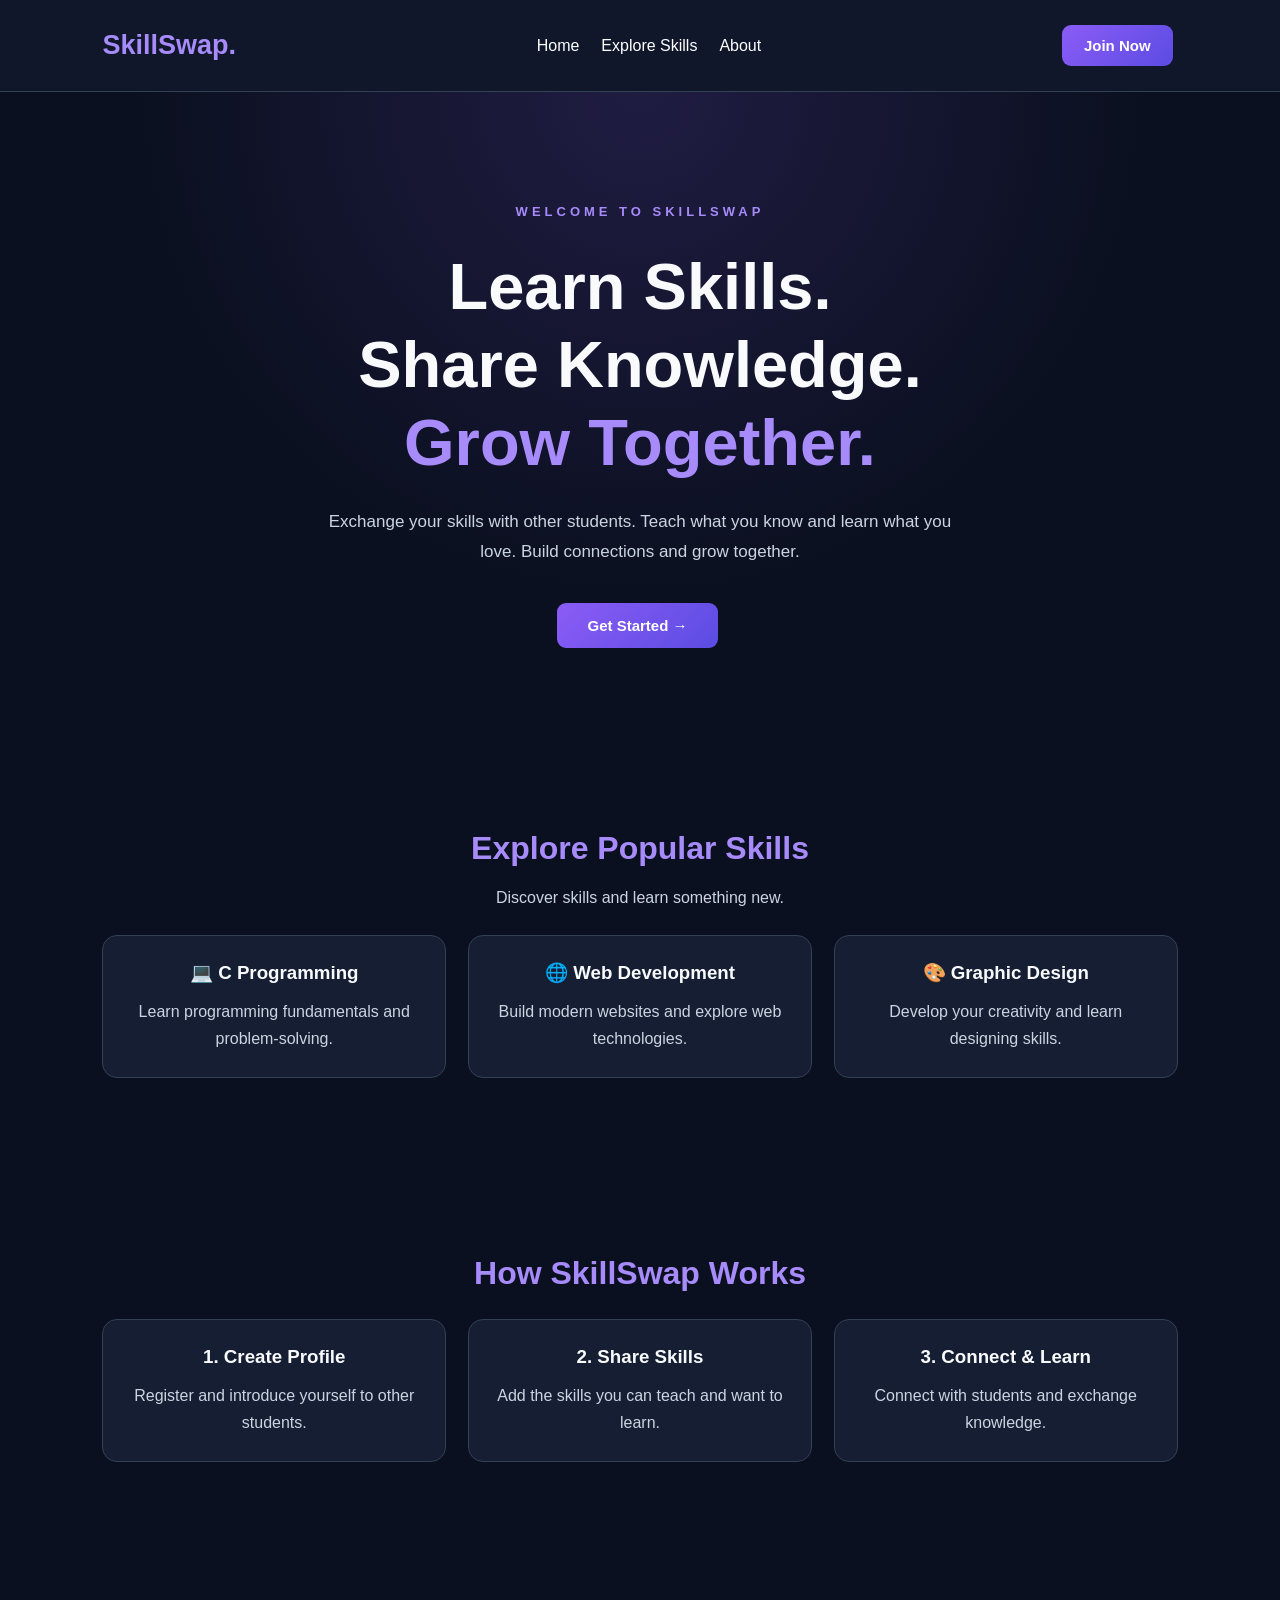
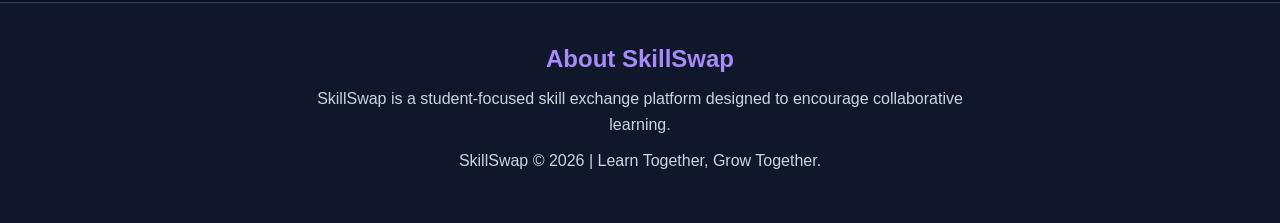
==== index.html @ 4452d82f "Initial SkillSwap project" ====
<!DOCTYPE html>
<html lang="en">

<head>
    <meta charset="UTF-8">
    <meta name="viewport" content="width=device-width, initial-scale=1.0">

    <meta name="description" content="SkillSwap helps students exchange skills, share knowledge and learn together.">

    <title>SkillSwap - Learn, Share and Grow</title>

    <link rel="stylesheet" href="style.css">
</head>

<body>

    <!-- Navigation -->
    <nav>
        <h2>SkillSwap.</h2>

        <div>
            <a href="#home">Home</a>
            <a href="#skills">Explore Skills</a>
            <a href="#about">About</a>
        </div>

        <button onclick="window.location.href='login.html'">
            Join Now
        </button>
    </nav>


    <!-- Hero Section -->
    <section class="hero" id="home">

        <p class="tag">WELCOME TO SKILLSWAP</p>

        <h1>
            Learn Skills.<br>
            Share Knowledge.<br>
            <span>Grow Together.</span>
        </h1>

        <p class="description">
            Exchange your skills with other students.
            Teach what you know and learn what you love.
            Build connections and grow together.
        </p>

        <button onclick="window.location.href='login.html'">
            Get Started →
        </button>

    </section>


    <!-- Popular Skills -->
    <section class="skills" id="skills">

        <h2>Explore Popular Skills</h2>

        <p>Discover skills and learn something new.</p>

        <div class="cards">

            <div class="card">
                <h3>💻 C Programming</h3>
                <p>Learn programming fundamentals and problem-solving.</p>
            </div>

            <div class="card">
                <h3>🌐 Web Development</h3>
                <p>Build modern websites and explore web technologies.</p>
            </div>

            <div class="card">
                <h3>🎨 Graphic Design</h3>
                <p>Develop your creativity and learn designing skills.</p>
            </div>

        </div>

    </section>


    <!-- How It Works -->
    <section class="skills" id="how-it-works">

        <h2>How SkillSwap Works</h2>

        <div class="cards">

            <div class="card">
                <h3>1. Create Profile</h3>
                <p>Register and introduce yourself to other students.</p>
            </div>

            <div class="card">
                <h3>2. Share Skills</h3>
                <p>Add the skills you can teach and want to learn.</p>
            </div>

            <div class="card">
                <h3>3. Connect & Learn</h3>
                <p>Connect with students and exchange knowledge.</p>
            </div>

        </div>

    </section>


    <!-- About -->
    <footer id="about">

        <h2>About SkillSwap</h2>

        <p>
            SkillSwap is a student-focused skill exchange platform
            designed to encourage collaborative learning.
        </p>

        <p>
            SkillSwap © 2026 | Learn Together, Grow Together.
        </p>

    </footer>


    <script src="script.js"></script>

</body>
</html>
---- style.css ----
/* =================================
   SKILLSWAP - GLOBAL DESIGN SYSTEM
================================= */

:root {
    --bg: #0b1020;
    --surface: #151e32;
    --surface-light: #1e293b;
    --primary: #8b5cf6;
    --primary-light: #a78bfa;
    --text: #f8fafc;
    --muted: #cbd5e1;
    --border: #334155;
    --success: #22c55e;
    --warning: #f59e0b;
    --danger: #ef4444;
}

* {
    margin: 0;
    padding: 0;
    box-sizing: border-box;
    font-family: 'Segoe UI', Arial, sans-serif;
}

[hidden] {
    display: none !important;
}

html {
    scroll-behavior: smooth;
}

body {
    background: var(--bg);
    color: var(--text);
    min-height: 100vh;
    line-height: 1.6;
}

h1, h2, h3, h4 {
    color: var(--text);
    line-height: 1.3;
}

p {
    color: var(--muted);
}

a {
    color: var(--primary-light);
    text-decoration: none;
}

a:hover {
    color: white;
}


/* =================================
   BUTTONS
================================= */

button {
    background: linear-gradient(135deg, #8b5cf6, #5b4ce2);
    color: white;
    border: none;
    padding: 12px 22px;
    border-radius: 9px;
    cursor: pointer;
    font-size: 15px;
    font-weight: 600;
    transition: 0.25s ease;
    margin: 5px 5px 5px 0;
}

button:hover {
    transform: translateY(-2px);
    box-shadow: 0 7px 20px rgba(139, 92, 246, 0.25);
}

button:disabled {
    opacity: 0.6;
    cursor: not-allowed;
    transform: none;
}


/* =================================
   LANDING PAGE NAVIGATION
================================= */

nav {
    display: flex;
    justify-content: space-between;
    align-items: center;
    gap: 20px;
    flex-wrap: wrap;
    padding: 20px 8%;
    background: #10172b;
    border-bottom: 1px solid var(--border);
}

nav h2 {
    color: var(--primary-light);
    font-size: 27px;
}

nav div {
    display: flex;
    gap: 22px;
    flex-wrap: wrap;
}

nav a {
    color: white;
    font-weight: 500;
}

nav a:hover {
    color: var(--primary-light);
}


/* =================================
   HERO SECTION
================================= */

.hero {
    text-align: center;
    padding: 110px 20px 100px;
    background:
        radial-gradient(
            circle at top,
            rgba(139, 92, 246, 0.16),
            transparent 55%
        );
}

.tag {
    color: var(--primary-light);
    letter-spacing: 4px;
    font-size: 13px;
    font-weight: 700;
}

.hero h1 {
    font-size: clamp(38px, 6vw, 65px);
    margin: 25px 0;
    line-height: 1.2;
    font-weight: 800;
}

.hero h1 span {
    color: var(--primary-light);
}

.description {
    color: var(--muted);
    max-width: 650px;
    margin: 0 auto 30px;
    line-height: 1.8;
    font-size: 17px;
}

.hero button {
    padding: 14px 30px;
}


/* =================================
   SKILLS AND SECTIONS
================================= */

.skills {
    text-align: center;
    padding: 75px 8%;
}

.skills h2 {
    font-size: 32px;
    margin-bottom: 15px;
    color: var(--primary-light);
}

.skills > p {
    margin-bottom: 20px;
}


/* =================================
   CARDS
================================= */

.cards {
    display: flex;
    flex-wrap: wrap;
    gap: 22px;
    margin: 25px 0;
}

.card {
    background: var(--surface);
    border: 1px solid var(--border);
    border-radius: 15px;
    padding: 25px;
    width: 280px;
    max-width: 100%;
    flex: 1 1 250px;
    transition: 0.25s ease;
}

.card:hover {
    border-color: var(--primary);
    transform: translateY(-4px);
    box-shadow: 0 10px 25px rgba(0, 0, 0, 0.2);
}

.card h3 {
    margin-bottom: 12px;
}

.card p {
    color: var(--muted);
    margin-top: 10px;
    line-height: 1.7;
}

.card button {
    margin-top: 15px;
}


/* =================================
   FOOTER
================================= */

footer {
    text-align: center;
    padding: 40px 20px;
    background: #10172b;
    border-top: 1px solid var(--border);
    margin-top: 40px;
}

footer h2 {
    color: var(--primary-light);
    margin-bottom: 12px;
}

footer p {
    margin: 10px auto;
    max-width: 650px;
}


/* =================================
   LOGIN AND REGISTER
================================= */

.login-container {
    width: 90%;
    max-width: 430px;
    margin: 65px auto;
    padding: 35px;
    background: var(--surface);
    border: 1px solid var(--border);
    border-radius: 18px;
    text-align: center;
    box-shadow: 0 15px 40px rgba(0, 0, 0, 0.2);
}

.login-container h1 {
    color: var(--primary-light);
    margin-bottom: 10px;
}

.login-container h2 {
    margin-bottom: 18px;
}

.login-container p {
    color: var(--muted);
    margin-bottom: 20px;
}

.login-buttons {
    display: flex;
    justify-content: center;
    gap: 10px;
    flex-wrap: wrap;
    margin-bottom: 20px;
}

.login-container form {
    background: transparent;
    border: none;
    padding: 0;
    margin: 15px 0;
}

.login-container form button {
    width: 100%;
    margin-top: 15px;
}

.login-container a {
    color: var(--primary-light);
}


/* =================================
   INPUTS AND FORMS
================================= */

input,
textarea,
select {
    width: 100%;
    padding: 13px 15px;
    margin: 10px 0;
    background: var(--surface-light);
    border: 1px solid #475569;
    border-radius: 9px;
    color: white;
    outline: none;
    font-size: 15px;
}

input:focus,
textarea:focus,
select:focus {
    border-color: var(--primary-light);
    box-shadow: 0 0 0 3px rgba(139, 92, 246, 0.15);
}

input::placeholder,
textarea::placeholder {
    color: #94a3b8;
}

textarea {
    min-height: 100px;
    resize: vertical;
}

select option {
    background: var(--surface);
    color: white;
}

form {
    background: var(--surface);
    border: 1px solid var(--border);
    border-radius: 15px;
    padding: 25px;
    max-width: 550px;
    margin: 20px 0;
}


/* =================================
   DASHBOARD
================================= */

.dashboard {
    padding: 45px 8%;
}

.dashboard h1 {
    font-size: 36px;
    margin-bottom: 12px;
}

.dashboard > p {
    color: var(--muted);
    margin-bottom: 30px;
}

.dashboard .cards {
    margin-top: 30px;
}

.dashboard .card button {
    margin-top: 15px;
}


/* =================================
   HEADER
================================= */

.top-header {
    display: flex;
    justify-content: space-between;
    align-items: center;
    gap: 15px;
    padding: 15px 20px;
    background: var(--surface);
    border: 1px solid var(--border);
    border-radius: 14px;
    margin-bottom: 30px;
}

.brand {
    display: flex;
    align-items: center;
    gap: 10px;
}

.brand h2 {
    color: var(--primary-light);
    margin: 0;
}

.brand-logo {
    font-size: 28px;
}

.header-actions {
    display: flex;
    align-items: center;
    gap: 12px;
}

.profile-button {
    padding: 0;
    background: transparent;
}

.profile-button img {
    width: 45px;
    height: 45px;
    border-radius: 50%;
    object-fit: cover;
    border: 2px solid var(--primary-light);
}

.menu-button {
    font-size: 24px;
    padding: 6px 13px;
}


/* =================================
   NOTIFICATION BELL
================================= */

.notification-button {
    position: relative;
    width: 46px;
    height: 46px;
    display: flex;
    justify-content: center;
    align-items: center;
    padding: 0;
    margin: 0;
    background: var(--surface-light);
    border: 1px solid var(--border);
    border-radius: 12px;
    font-size: 22px;
    transition: 0.25s ease;
}

.notification-button:hover {
    background: #293650;
    border-color: var(--primary-light);
    transform: translateY(-2px);
}

.notification-count {
    position: absolute;
    top: -7px;
    right: -7px;
    min-width: 20px;
    height: 20px;
    padding: 0 5px;
    display: flex;
    justify-content: center;
    align-items: center;
    background: var(--danger);
    color: white;
    border: 2px solid var(--surface);
    border-radius: 20px;
    font-size: 11px;
    font-weight: 700;
    line-height: 1;
}


/* =================================
   NOTIFICATION PANEL
================================= */

#notificationsPanel {
    position: absolute;
    top: 85px;
    right: 20px;
    z-index: 1000;
    width: min(380px, calc(100vw - 30px));
    max-height: 70vh;
    overflow-y: auto;
    padding: 18px;
    background: #151e32;
    border: 1px solid #475569;
    border-radius: 16px;
    box-shadow: 0 15px 45px rgba(0, 0, 0, 0.45);
}

.notifications-heading {
    display: flex;
    justify-content: space-between;
    align-items: center;
    gap: 10px;
    padding-bottom: 14px;
    margin-bottom: 12px;
    border-bottom: 1px solid var(--border);
}

.notifications-heading h2,
#notificationsPanel h2 {
    color: var(--primary-light);
    font-size: 19px;
}

.notifications-heading button {
    width: 32px;
    height: 32px;
    padding: 0;
    margin: 0;
    background: var(--surface-light);
    border-radius: 8px;
    font-size: 17px;
}

#notificationsList {
    display: flex;
    flex-direction: column;
    gap: 10px;
}

.notification-item {
    padding: 14px;
    background: var(--surface-light);
    border: 1px solid var(--border);
    border-radius: 11px;
    transition: 0.2s ease;
}

.notification-item:hover {
    border-color: var(--primary);
}

.notification-item.unread {
    background: rgba(139, 92, 246, 0.13);
    border-color: var(--primary);
    border-left: 4px solid var(--primary-light);
}

.notification-item strong {
    display: block;
    color: white;
    font-size: 14px;
    margin-bottom: 5px;
}

.notification-item p {
    color: var(--muted);
    font-size: 13px;
    line-height: 1.5;
    overflow-wrap: anywhere;
}

.notification-item small {
    display: block;
    color: var(--primary-light);
    font-size: 11px;
    margin-top: 7px;
}

.notification-item button {
    padding: 8px 13px;
    margin: 10px 0 0;
    font-size: 12px;
    border-radius: 7px;
    background: linear-gradient(135deg, #8b5cf6, #5b4ce2);
}

.notification-item button:hover {
    transform: translateY(-1px);
}


/* =================================
   SIDE MENU
================================= */

.side-menu {
    display: none;
    background: var(--surface);
    border: 1px solid var(--border);
    border-radius: 12px;
    padding: 18px;
    margin-bottom: 25px;
}

.side-menu.show {
    display: flex;
    flex-direction: column;
    gap: 12px;
}

.side-menu a {
    color: white;
    padding: 8px;
    border-radius: 7px;
}

.side-menu a:hover {
    background: var(--surface-light);
}

.side-menu button {
    align-self: flex-start;
}


/* =================================
   PROFILE DISPLAY
================================= */

#savedSkills,
#selectedSkills,
#connectionRequests,
#profileDisplay {
    margin-top: 20px;
}

#photoPreview {
    max-width: 140px;
    max-height: 140px;
    border-radius: 50%;
    object-fit: cover;
    margin: 12px 0;
}


/* =================================
   CHAT PAGE
================================= */

.chat-container {
    width: 100%;
    max-width: 850px;
    height: 85vh;
    min-height: 500px;
    margin: 35px auto;
    display: flex;
    flex-direction: column;
    background: var(--surface);
    border: 1px solid var(--border);
    border-radius: 16px;
    overflow: hidden;
}

.chat-header {
    display: flex;
    align-items: center;
    gap: 15px;
    padding: 18px;
    background: #10172b;
    border-bottom: 1px solid var(--border);
}

.chat-header h2 {
    color: var(--primary-light);
}

.chat-header p {
    font-size: 13px;
    margin: 0;
}

.messages-box {
    flex: 1;
    overflow-y: auto;
    padding: 20px;
    display: flex;
    flex-direction: column;
    gap: 14px;
}

.my-message,
.other-message {
    max-width: 75%;
    padding: 12px 15px;
    border-radius: 13px;
    overflow-wrap: anywhere;
}

.my-message {
    align-self: flex-end;
    background: #6042b5;
    border-bottom-right-radius: 3px;
}

.other-message {
    align-self: flex-start;
    background: var(--surface-light);
    border: 1px solid var(--border);
    border-bottom-left-radius: 3px;
}

.my-message strong,
.other-message strong {
    display: block;
    font-size: 12px;
    margin-bottom: 5px;
}

.my-message p,
.other-message p {
    color: white;
    margin: 0;
}

.message-form {
    display: flex;
    align-items: center;
    gap: 10px;
    max-width: none;
    margin: 0;
    padding: 15px;
    border: none;
    border-top: 1px solid var(--border);
    border-radius: 0;
    background: #10172b;
}

.message-form input {
    flex: 1;
    min-width: 0;
    max-width: none;
    margin: 0;
}

.message-form button {
    margin: 0;
}


/* =================================
   MOBILE RESPONSIVE DESIGN
================================= */

@media (max-width: 700px) {

    nav {
        flex-direction: column;
        align-items: center;
        padding: 18px 20px;
    }

    nav div {
        justify-content: center;
        gap: 14px;
    }

    .hero {
        padding: 75px 18px;
    }

    .hero h1 {
        font-size: 39px;
    }

    .description {
        font-size: 15px;
    }

    .skills {
        padding: 50px 20px;
    }

    .skills h2 {
        font-size: 27px;
    }

    .dashboard {
        padding: 25px 18px;
    }

    .dashboard h1 {
        font-size: 29px;
    }

    .card {
        width: 100%;
        flex-basis: 100%;
    }

    .login-container {
        padding: 25px 20px;
        margin: 35px auto;
    }

    .top-header {
        padding: 12px;
        gap: 8px;
    }

    .header-actions {
        gap: 7px;
    }

    .brand h2 {
        font-size: 20px;
    }

    .notification-button {
        width: 40px;
        height: 40px;
    }

    #notificationsPanel {
        position: fixed;
        top: 80px;
        right: 12px;
        width: calc(100vw - 24px);
        max-height: 75vh;
    }

    .chat-container {
        height: 90vh;
        min-height: 450px;
        margin: 10px auto;
        border-radius: 10px;
    }

    .messages-box {
        padding: 12px;
    }

    .my-message,
    .other-message {
        max-width: 88%;
    }

    .message-form {
        padding: 10px;
    }

    .message-form button {
        padding: 11px 15px;
    }
}
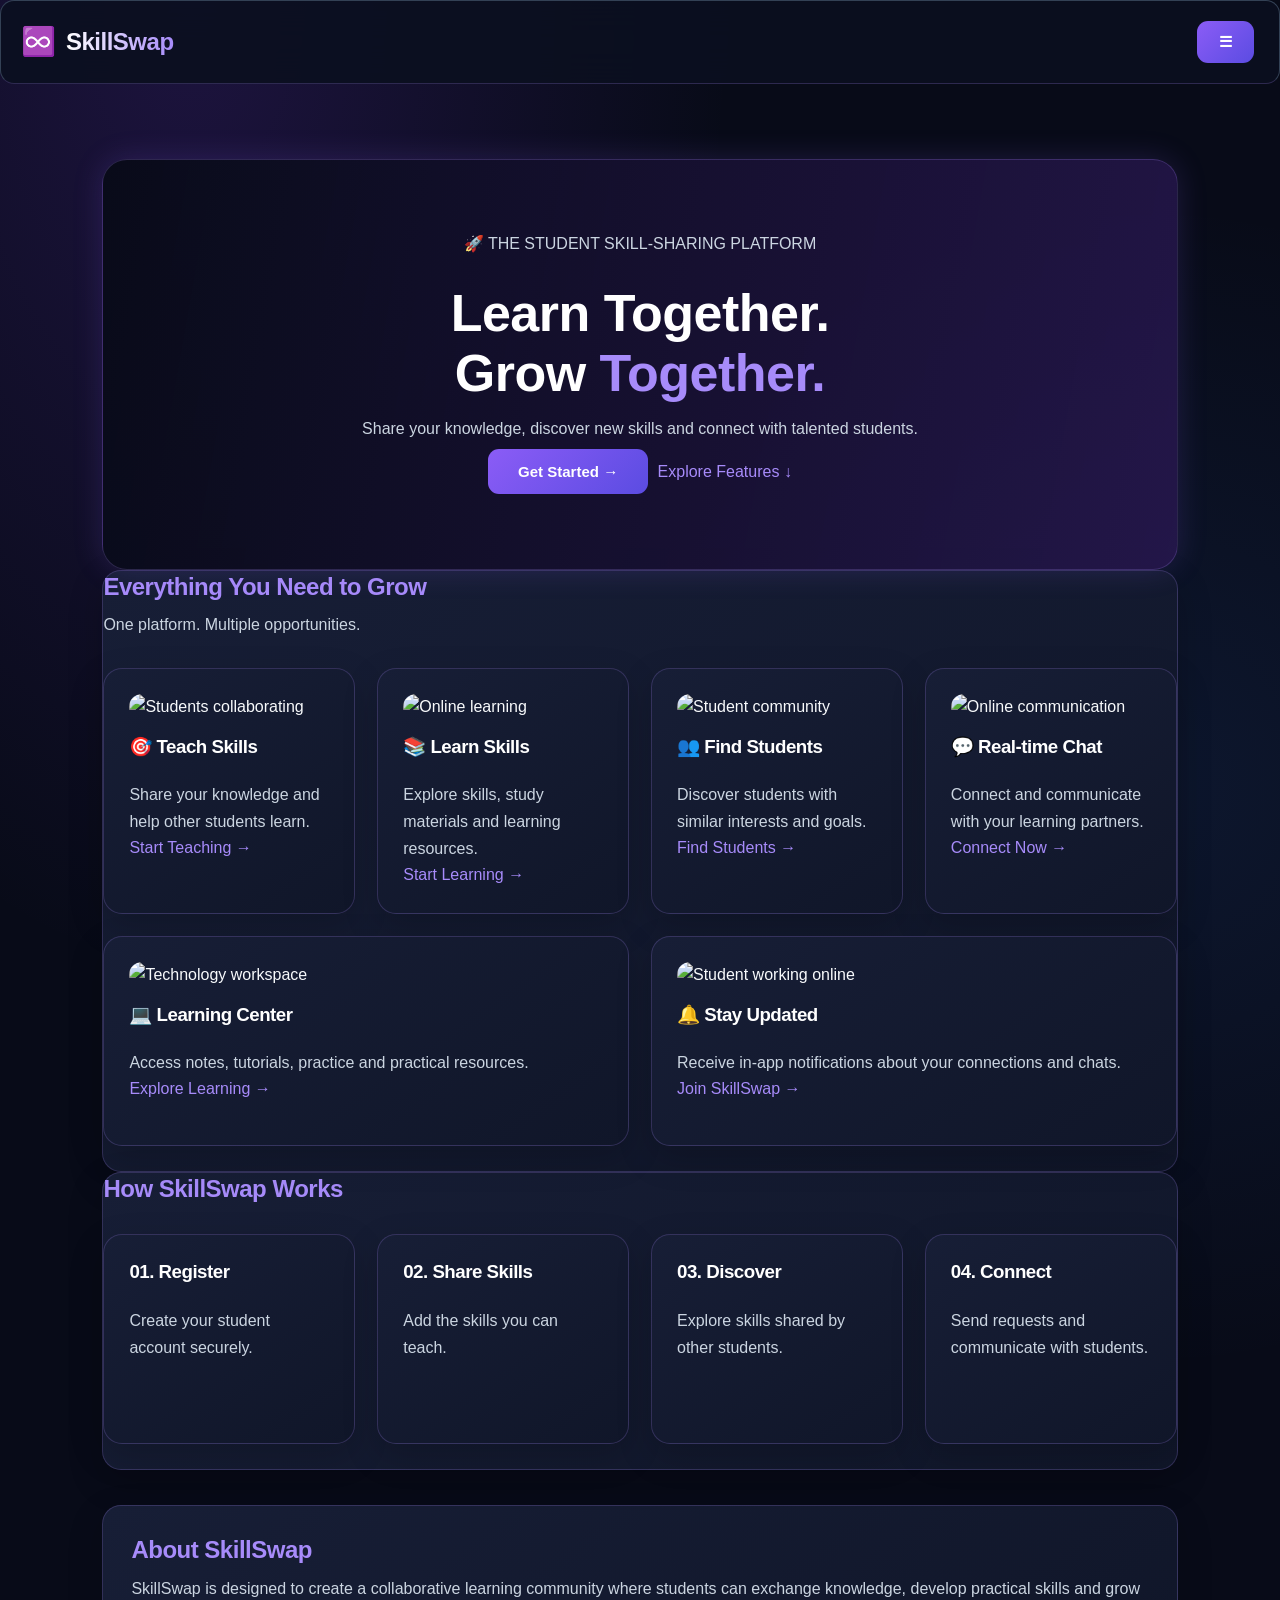
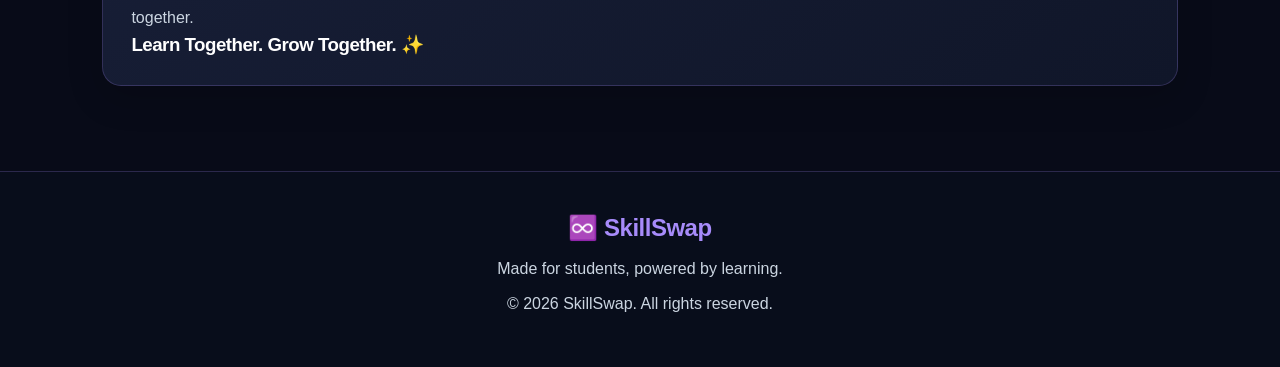
==== commit 6292e96f: "Update SkillSwap Learn Skills Page" ====
--- a/index.html
+++ b/index.html
@@ -1,133 +1,145 @@
 <!DOCTYPE html>
 <html lang="en">
-
 <head>
     <meta charset="UTF-8">
     <meta name="viewport" content="width=device-width, initial-scale=1.0">
-
-    <meta name="description" content="SkillSwap helps students exchange skills, share knowledge and learn together.">
-
-    <title>SkillSwap - Learn, Share and Grow</title>
-
+    <meta name="theme-color" content="#080b18">
+    <meta name="description" content="SkillSwap - Learn Together, Grow Together. Share skills and connect with students.">
+    <title>SkillSwap | Learn Together, Grow Together</title>
     <link rel="stylesheet" href="style.css">
 </head>
-
 <body>
 
-    <!-- Navigation -->
-    <nav>
-        <h2>SkillSwap.</h2>
+<header class="top-header">
+    <div class="brand">
+        <span class="brand-logo">♾️</span>
+        <h2>SkillSwap</h2>
+    </div>
 
-        <div>
-            <a href="#home">Home</a>
-            <a href="#skills">Explore Skills</a>
-            <a href="#about">About</a>
+    <button type="button" onclick="toggleMenu()">☰</button>
+
+    <nav class="side-menu" id="sideMenu">
+        <a href="index.html">Home</a>
+        <a href="#features">Features</a>
+        <a href="#how">How It Works</a>
+        <a href="#about">About</a>
+        <a href="login.html">Login</a>
+    </nav>
+</header>
+
+<main class="dashboard">
+
+<section class="hero">
+    <div>
+        <p>🚀 THE STUDENT SKILL-SHARING PLATFORM</p>
+        <h1>Learn Together.<br>
+        Grow <span style="color:#a78bfa">Together.</span></h1>
+
+        <p>
+            Share your knowledge, discover new skills and
+            connect with talented students.
+        </p>
+
+        <button onclick="joinNow()">Get Started →</button>
+        <a href="#features">Explore Features ↓</a>
+    </div>
+</section>
+
+<section id="features" class="dashboard-section">
+    <h2>Everything You Need to Grow</h2>
+    <p>One platform. Multiple opportunities.</p>
+
+    <div class="cards">
+
+        <div class="card">
+            <img src="https://images.unsplash.com/photo-1522202176988-66273c2fd55f?auto=format&fit=crop&w=700&q=80" alt="Students collaborating">
+            <h3>🎯 Teach Skills</h3>
+            <p>Share your knowledge and help other students learn.</p>
+            <a href="teach.html">Start Teaching →</a>
         </div>
 
-        <button onclick="window.location.href='login.html'">
-            Join Now
-        </button>
-    </nav>
-
-
-    <!-- Hero Section -->
-    <section class="hero" id="home">
-
-        <p class="tag">WELCOME TO SKILLSWAP</p>
-
-        <h1>
-            Learn Skills.<br>
-            Share Knowledge.<br>
-            <span>Grow Together.</span>
-        </h1>
-
-        <p class="description">
-            Exchange your skills with other students.
-            Teach what you know and learn what you love.
-            Build connections and grow together.
-        </p>
-
-        <button onclick="window.location.href='login.html'">
-            Get Started →
-        </button>
-
-    </section>
-
-
-    <!-- Popular Skills -->
-    <section class="skills" id="skills">
-
-        <h2>Explore Popular Skills</h2>
-
-        <p>Discover skills and learn something new.</p>
-
-        <div class="cards">
-
-            <div class="card">
-                <h3>💻 C Programming</h3>
-                <p>Learn programming fundamentals and problem-solving.</p>
-            </div>
-
-            <div class="card">
-                <h3>🌐 Web Development</h3>
-                <p>Build modern websites and explore web technologies.</p>
-            </div>
-
-            <div class="card">
-                <h3>🎨 Graphic Design</h3>
-                <p>Develop your creativity and learn designing skills.</p>
-            </div>
-
+        <div class="card">
+            <img src="https://images.unsplash.com/photo-1516321318423-f06f85e504b3?auto=format&fit=crop&w=700&q=80" alt="Online learning">
+            <h3>📚 Learn Skills</h3>
+            <p>Explore skills, study materials and learning resources.</p>
+            <a href="learn.html">Start Learning →</a>
         </div>
 
-    </section>
-
-
-    <!-- How It Works -->
-    <section class="skills" id="how-it-works">
-
-        <h2>How SkillSwap Works</h2>
-
-        <div class="cards">
-
-            <div class="card">
-                <h3>1. Create Profile</h3>
-                <p>Register and introduce yourself to other students.</p>
-            </div>
-
-            <div class="card">
-                <h3>2. Share Skills</h3>
-                <p>Add the skills you can teach and want to learn.</p>
-            </div>
-
-            <div class="card">
-                <h3>3. Connect & Learn</h3>
-                <p>Connect with students and exchange knowledge.</p>
-            </div>
-
+        <div class="card">
+            <img src="https://images.unsplash.com/photo-1521737711867-e3b97375f902?auto=format&fit=crop&w=700&q=80" alt="Student community">
+            <h3>👥 Find Students</h3>
+            <p>Discover students with similar interests and goals.</p>
+            <a href="students.html">Find Students →</a>
         </div>
 
-    </section>
+        <div class="card">
+            <img src="https://images.unsplash.com/photo-1611746872915-64382b5c76da?auto=format&fit=crop&w=700&q=80" alt="Online communication">
+            <h3>💬 Real-time Chat</h3>
+            <p>Connect and communicate with your learning partners.</p>
+            <a href="login.html">Connect Now →</a>
+        </div>
 
+        <div class="card">
+            <img src="https://images.unsplash.com/photo-1498050108023-c5249f4df085?auto=format&fit=crop&w=700&q=80" alt="Technology workspace">
+            <h3>💻 Learning Center</h3>
+            <p>Access notes, tutorials, practice and practical resources.</p>
+            <a href="learn.html">Explore Learning →</a>
+        </div>
 
-    <!-- About -->
-    <footer id="about">
+        <div class="card">
+            <img src="https://images.unsplash.com/photo-1516321497487-e288fb19713f?auto=format&fit=crop&w=700&q=80" alt="Student working online">
+            <h3>🔔 Stay Updated</h3>
+            <p>Receive in-app notifications about your connections and chats.</p>
+            <a href="login.html">Join SkillSwap →</a>
+        </div>
 
-        <h2>About SkillSwap</h2>
+    </div>
+</section>
 
-        <p>
-            SkillSwap is a student-focused skill exchange platform
-            designed to encourage collaborative learning.
-        </p>
+<section id="how" class="dashboard-section">
+    <h2>How SkillSwap Works</h2>
 
-        <p>
-            SkillSwap © 2026 | Learn Together, Grow Together.
-        </p>
+    <div class="cards">
+        <div class="card">
+            <h3>01. Register</h3>
+            <p>Create your student account securely.</p>
+        </div>
 
-    </footer>
+        <div class="card">
+            <h3>02. Share Skills</h3>
+            <p>Add the skills you can teach.</p>
+        </div>
 
+        <div class="card">
+            <h3>03. Discover</h3>
+            <p>Explore skills shared by other students.</p>
+        </div>
 
-    <script src="script.js"></script>
+        <div class="card">
+            <h3>04. Connect</h3>
+            <p>Send requests and communicate with students.</p>
+        </div>
+    </div>
+</section>
 
+<section id="about" class="dashboard-about">
+    <h2>About SkillSwap</h2>
+    <p>
+        SkillSwap is designed to create a collaborative learning
+        community where students can exchange knowledge,
+        develop practical skills and grow together.
+    </p>
+    <h3>Learn Together. Grow Together. ✨</h3>
+</section>
+
+</main>
+
+<footer>
+    <h2>♾️ SkillSwap</h2>
+    <p>Made for students, powered by learning.</p>
+    <p>© 2026 SkillSwap. All rights reserved.</p>
+</footer>
+
+<script src="script.js"></script>
 </body>
 </html>
--- a/style.css
+++ b/style.css
@@ -853,4 +853,425 @@
     .message-form button {
         padding: 11px 15px;
     }
+}
+/* ===== SKILLSWAP FINAL UI IMPROVEMENTS ===== */
+
+body {
+    background:
+        radial-gradient(ellipse at top left, rgba(91, 76, 226, 0.12), transparent 40%),
+        var(--bg);
+}
+
+button, a, input, textarea, select {
+    -webkit-tap-highlight-color: transparent;
+}
+
+button:focus-visible,
+a:focus-visible,
+input:focus-visible,
+textarea:focus-visible,
+select:focus-visible {
+    outline: 2px solid var(--primary-light);
+    outline-offset: 3px;
+}
+
+.dashboard-welcome {
+    padding: 35px;
+    margin-bottom: 35px;
+    border: 1px solid var(--border);
+    border-radius: 20px;
+    background: linear-gradient(120deg, #1e293b, #24204a);
+}
+
+.dashboard-welcome h1 {
+    font-size: clamp(28px, 5vw, 42px);
+}
+
+.dashboard-welcome p {
+    max-width: 650px;
+    margin-top: 12px;
+}
+
+.dashboard-section > h2,
+.dashboard-about h2 {
+    margin-bottom: 10px;
+    color: var(--primary-light);
+}
+
+.dashboard-about {
+    padding: 28px;
+    margin-top: 35px;
+    border: 1px solid var(--border);
+    border-radius: 16px;
+    background: var(--surface);
+}
+
+.dashboard-about p {
+    margin-top: 10px;
+    line-height: 1.8;
+}
+
+.card {
+    min-height: 210px;
+    display: flex;
+    flex-direction: column;
+    align-items: flex-start;
+}
+
+.card button {
+    margin-top: auto;
+    margin-top: 18px;
+}
+
+.profile-button {
+    width: 44px;
+    height: 44px;
+    display: inline-flex;
+    justify-content: center;
+    align-items: center;
+    border: 2px solid var(--primary-light);
+    border-radius: 50%;
+    background: var(--surface-light);
+    font-weight: 700;
+    color: white;
+}
+
+.profile-button span {
+    color: white;
+}
+
+.message-time {
+    display: block;
+    margin-top: 7px;
+    color: #d1d5db;
+    font-size: 10px;
+    text-align: right;
+}
+
+.google-login-btn {
+    width: 100%;
+    background: #ffffff;
+    color: #202124;
+    border: 1px solid #dadce0;
+    display: flex;
+    justify-content: center;
+    align-items: center;
+    gap: 12px;
+    margin: 15px 0;
+}
+
+.google-login-btn span {
+    font-size: 20px;
+    font-weight: 800;
+    color: #4285f4;
+}
+
+.google-login-btn:hover {
+    background: #f1f3f4;
+    color: #202124;
+}
+
+.side-menu a {
+    transition: 0.2s ease;
+}
+
+.side-menu a:hover {
+    padding-left: 14px;
+}
+
+@media (max-width: 700px) {
+    .dashboard-welcome {
+        padding: 24px 18px;
+    }
+
+    .dashboard-about {
+        padding: 22px 18px;
+    }
+
+    .card {
+        min-height: auto;
+    }
+}
+/* ==========================================
+   SKILLSWAP PREMIUM DESIGN SYSTEM
+   ========================================== */
+
+:root {
+    --premium-bg: #080b18;
+    --premium-surface: #11172b;
+    --premium-card: #151d35;
+    --premium-purple: #8b5cf6;
+    --premium-light: #a78bfa;
+    --premium-text: #f8fafc;
+    --premium-muted: #a5b4cf;
+    --premium-border: rgba(167,139,250,.22);
+    --premium-glow: 0 0 30px rgba(139,92,246,.18);
+}
+
+* {
+    box-sizing: border-box;
+}
+
+html {
+    scroll-behavior: smooth;
+}
+
+body {
+    background:
+        radial-gradient(ellipse at 15% 0%, rgba(124,58,237,.18), transparent 35%),
+        radial-gradient(ellipse at 90% 40%, rgba(59,130,246,.10), transparent 35%),
+        var(--premium-bg) !important;
+    color: var(--premium-text);
+    font-family: Inter, "Segoe UI", Arial, sans-serif;
+}
+
+/* HEADINGS */
+
+h1, h2, h3, h4 {
+    color: #fff;
+    letter-spacing: -.5px;
+}
+
+h1 {
+    font-weight: 800;
+}
+
+/* HEADER */
+
+.top-header,
+.navbar,
+header {
+    backdrop-filter: blur(18px);
+}
+
+.top-header {
+    background: rgba(11,16,32,.92) !important;
+    border-bottom: 1px solid var(--premium-border);
+}
+
+/* BRAND */
+
+.brand h2 {
+    background: linear-gradient(90deg,#fff,#a78bfa);
+    -webkit-background-clip: text;
+    background-clip: text;
+    color: transparent;
+    font-weight: 900;
+}
+
+/* WELCOME / HERO */
+
+.hero,
+.dashboard-welcome {
+    position: relative;
+    overflow: hidden;
+    border: 1px solid var(--premium-border);
+    border-radius: 25px;
+    background:
+        linear-gradient(100deg,rgba(8,11,24,.96),rgba(42,24,83,.78)),
+        url("https://images.unsplash.com/photo-1516321318423-f06f85e504b3?auto=format&fit=crop&w=1600&q=85")
+        center/cover;
+    box-shadow: var(--premium-glow);
+}
+
+.hero {
+    padding: 70px 35px;
+    min-height: 350px;
+}
+
+.hero h1,
+.dashboard-welcome h1 {
+    font-size: clamp(30px,5vw,52px);
+    line-height: 1.15;
+}
+
+.hero p,
+.dashboard-welcome p {
+    color: #cbd5e1;
+    line-height: 1.8;
+}
+
+/* PREMIUM CARDS */
+
+.card,
+.dashboard-section,
+.dashboard-about {
+    background: linear-gradient(145deg,#171e36,#101629) !important;
+    border: 1px solid var(--premium-border) !important;
+    border-radius: 19px !important;
+    box-shadow: 0 12px 35px rgba(0,0,0,.18);
+    transition: transform .3s ease, box-shadow .3s ease,
+                border-color .3s ease;
+}
+
+.card:hover {
+    transform: translateY(-7px);
+    border-color: var(--premium-light) !important;
+    box-shadow: 0 15px 35px rgba(139,92,246,.2);
+}
+
+/* SKILL CARD IMAGE SUPPORT */
+
+.card img {
+    width: 100%;
+    max-height: 180px;
+    object-fit: cover;
+    border-radius: 13px;
+    margin-bottom: 15px;
+}
+
+/* BUTTONS */
+
+button,
+.btn,
+a.button {
+    border-radius: 11px;
+    transition: .25s ease;
+}
+
+button:not(.profile-button) {
+    cursor: pointer;
+}
+
+button:hover,
+.btn:hover {
+    transform: translateY(-2px);
+    filter: brightness(1.12);
+}
+
+button[type="submit"],
+.add-skill-button {
+    background: linear-gradient(110deg,#7c3aed,#a855f7);
+    color: white;
+    border: none;
+    box-shadow: 0 5px 20px rgba(139,92,246,.22);
+}
+
+/* INPUTS */
+
+input,
+textarea,
+select {
+    background: #0c1326 !important;
+    color: white !important;
+    border: 1px solid #303b5a !important;
+    border-radius: 11px !important;
+    padding: 12px !important;
+}
+
+input:focus,
+textarea:focus,
+select:focus {
+    outline: none !important;
+    border-color: var(--premium-purple) !important;
+    box-shadow: 0 0 0 3px rgba(139,92,246,.15) !important;
+}
+
+input::placeholder,
+textarea::placeholder {
+    color: #8996b3;
+}
+
+/* NAVIGATION */
+
+.side-menu {
+    background: #10172c;
+    border: 1px solid var(--premium-border);
+    border-radius: 16px;
+}
+
+.side-menu a {
+    border-radius: 10px;
+    transition: .2s ease;
+}
+
+.side-menu a:hover {
+    background: rgba(139,92,246,.17);
+    color: #c4b5fd;
+    padding-left: 17px;
+}
+
+/* NOTIFICATIONS */
+
+.notifications-panel {
+    background: #11182d;
+    border: 1px solid var(--premium-border);
+    border-radius: 16px;
+    box-shadow: var(--premium-glow);
+}
+
+/* CHAT */
+
+.chat-container {
+    background: #0b1122;
+    border: 1px solid var(--premium-border);
+    border-radius: 18px;
+}
+
+.message-time {
+    color: #a5b4cf;
+}
+
+/* PROFILE */
+
+.profile-display,
+.profile-card {
+    background: var(--premium-card);
+    border: 1px solid var(--premium-border);
+    border-radius: 16px;
+}
+
+/* FOOTER */
+
+footer {
+    background: #080d1b;
+    border-top: 1px solid var(--premium-border);
+    color: var(--premium-muted);
+}
+
+/* ANIMATION */
+
+@keyframes premiumFade {
+    from {
+        opacity: 0;
+        transform: translateY(15px);
+    }
+    to {
+        opacity: 1;
+        transform: translateY(0);
+    }
+}
+
+.card,
+.dashboard-welcome {
+    animation: premiumFade .6s ease both;
+}
+
+/* MOBILE RESPONSIVE */
+
+@media(max-width:700px) {
+    .hero {
+        padding: 38px 20px;
+        min-height: 280px;
+    }
+
+    .dashboard-welcome {
+        padding: 24px 17px;
+    }
+
+    .card {
+        min-height: auto;
+    }
+
+    .cards {
+        grid-template-columns: 1fr;
+    }
+
+    .top-header {
+        flex-wrap: wrap;
+    }
+
+    input, textarea, select {
+        max-width: 100%;
+    }
 }
